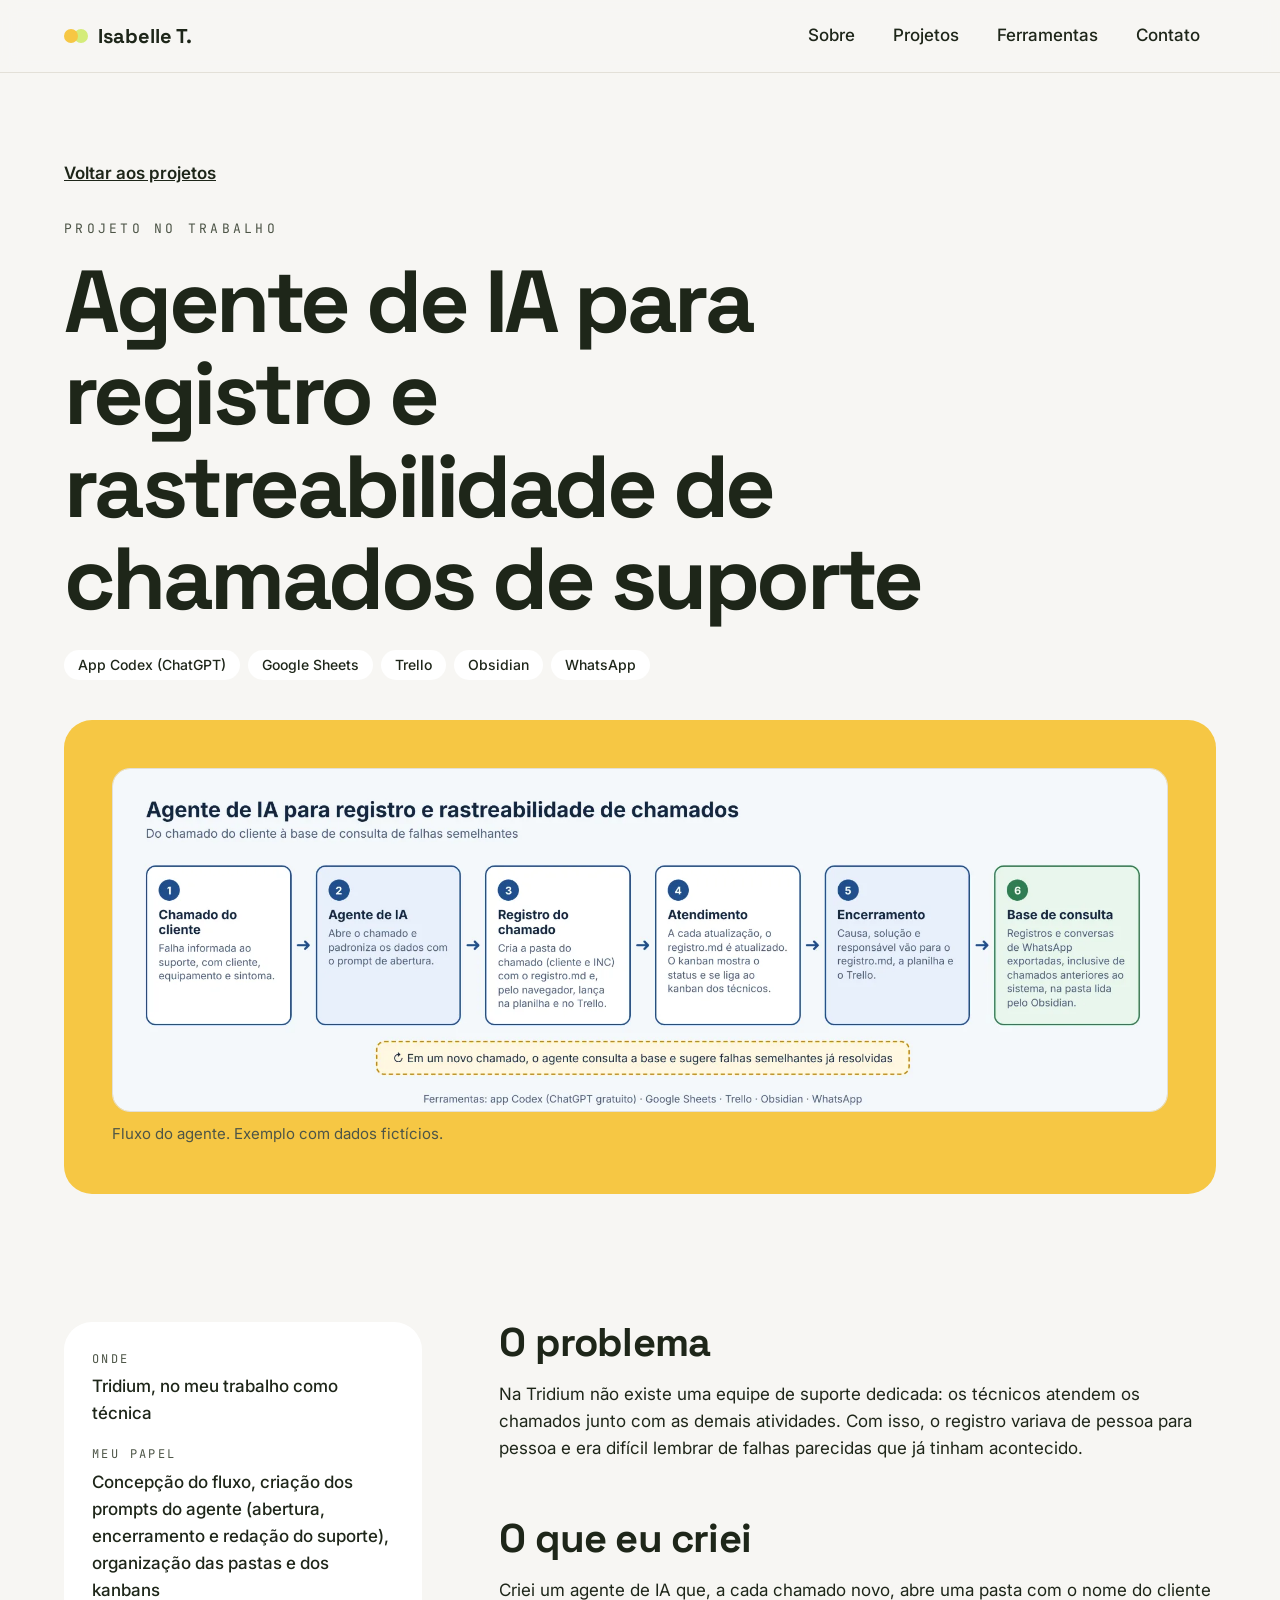
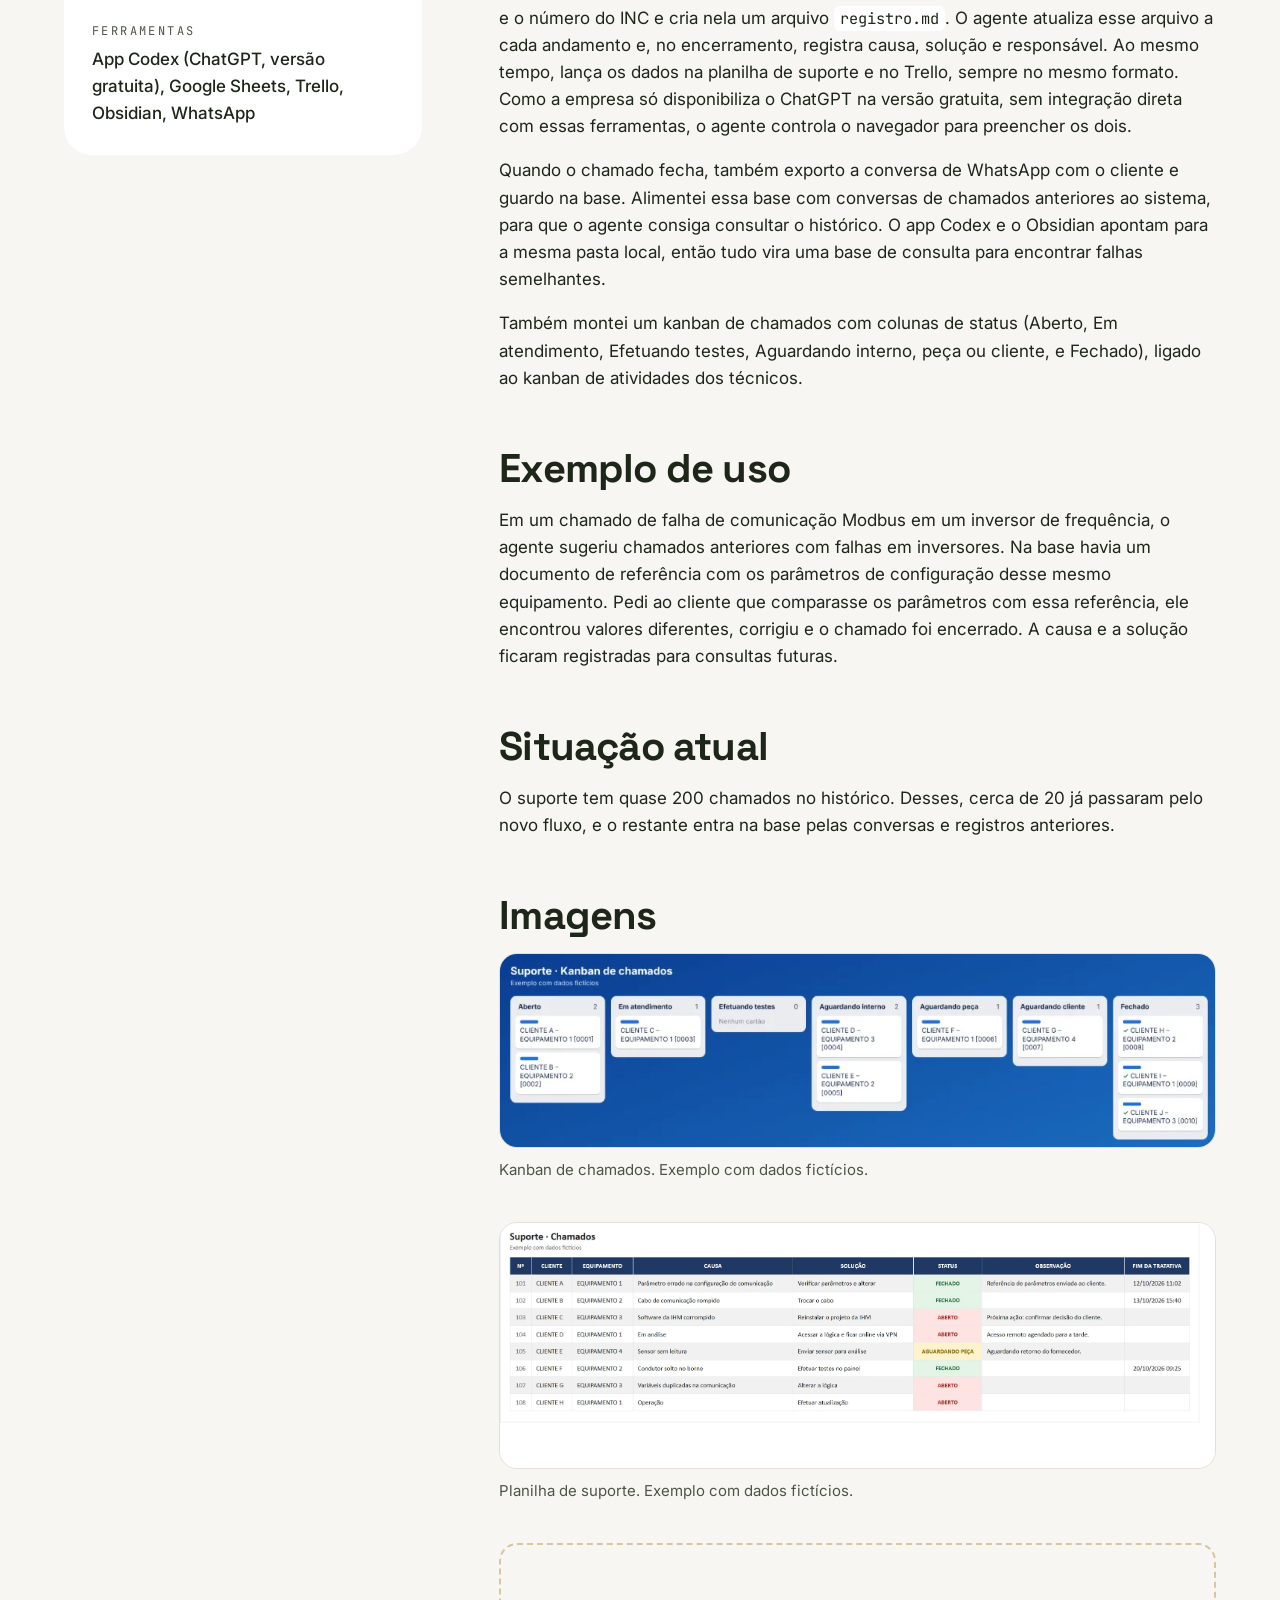
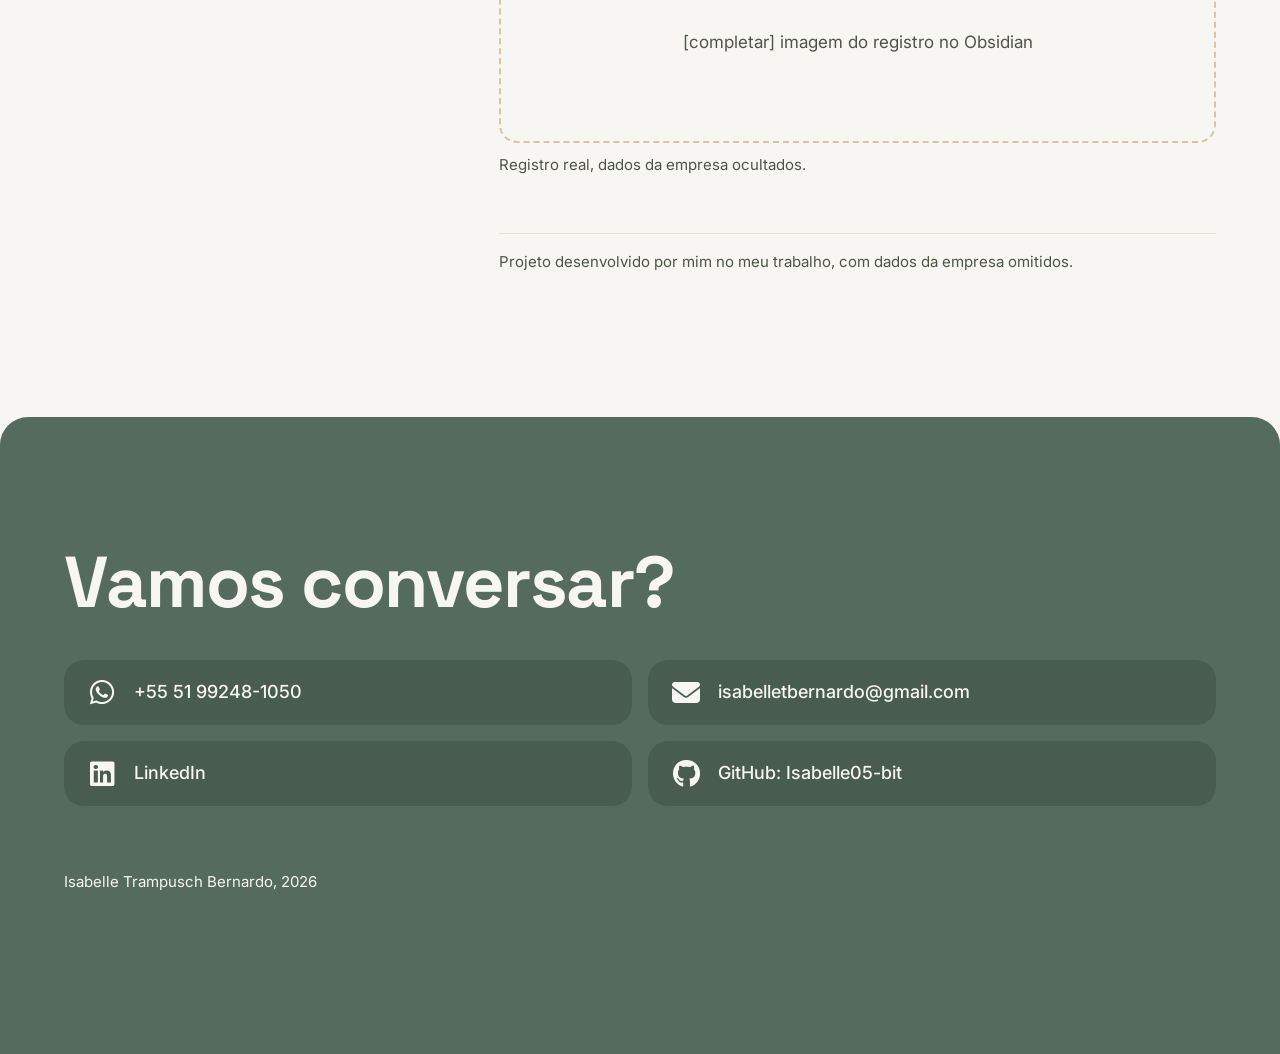
==== html/projeto-agente-ia.html @ dd7bdd39 "Adiciona a página do agente de IA para chamados de suporte" ====
<!DOCTYPE html>
<html lang="pt-BR">
<head>
  <meta charset="UTF-8">
  <meta name="viewport" content="width=device-width, initial-scale=1.0">
  <title>Agente de IA para chamados de suporte | Isabelle Trampusch</title>
  <meta name="description" content="Agente de IA que padroniza o registro dos chamados de suporte e monta uma base de consulta de falhas já resolvidas.">

  <script>document.documentElement.classList.add("js");</script>
  <link rel="preconnect" href="https://fonts.googleapis.com">
  <link rel="preconnect" href="https://fonts.gstatic.com" crossorigin>
  <link href="https://fonts.googleapis.com/css2?family=Inter:wght@400;500;600&family=JetBrains+Mono:wght@400;500&family=Space+Grotesk:wght@500;700&display=swap" rel="stylesheet">
  <!-- Ícones: carregam sem travar a página (media="print" troca para "all" ao terminar) -->
  <link rel="stylesheet" href="https://cdnjs.cloudflare.com/ajax/libs/font-awesome/6.7.2/css/all.min.css" media="print" onload="this.media='all'">
  <link rel="icon" href="assets/imagens/favicon.svg" type="image/svg+xml">
  <link rel="stylesheet" href="assets/css/style.css">
</head>

<body>
  <a class="pular" href="#conteudo">Pular para o conteúdo</a>

  <header class="menu">
    <nav class="container" aria-label="Principal">
      <a class="menu-marca" href="index.html">Isabelle T.</a>
      <button class="menu-botao" type="button" aria-expanded="false" aria-controls="menu-links">Menu</button>
      <ul class="menu-links" id="menu-links">
        <li><a href="index.html#sobre">Sobre</a></li>
        <li><a href="index.html#projetos">Projetos</a></li>
        <li><a href="index.html#ferramentas">Ferramentas</a></li>
        <li><a href="#contato">Contato</a></li>
      </ul>
    </nav>
  </header>

  <main id="conteudo">

    <!-- TOPO: título, resumo e tags -->
    <section class="projeto-topo container">
      <a class="voltar" href="index.html#projetos">Voltar aos projetos</a>
      <p class="rotulo">Projeto no trabalho</p>
      <h1>Agente de IA para registro e rastreabilidade de chamados de suporte</h1>
      <ul class="tags" aria-label="Ferramentas">
        <li>App Codex (ChatGPT)</li>
        <li>Google Sheets</li>
        <li>Trello</li>
        <li>Obsidian</li>
        <li>WhatsApp</li>
      </ul>
    </section>

    <!-- IMAGEM PRINCIPAL -->
    <div class="container">
      <figure class="projeto-capa cor-sol">
        <img src="assets/imagens/fluxoAgenteSup.webp" alt="Fluxo em seis etapas: chamado do cliente, agente de IA, registro do chamado, atendimento, encerramento e base de consulta. Em um novo chamado, o agente consulta a base e sugere falhas semelhantes já resolvidas." width="1856" height="602">
        <figcaption>Fluxo do agente. Exemplo com dados fictícios.</figcaption>
      </figure>
    </div>

    <!-- CORPO: ficha à esquerda, texto à direita -->
    <section class="secao container projeto-corpo">
      <aside class="ficha" aria-label="Ficha do projeto">
        <dl>
          <div><dt>Onde</dt><dd>Tridium, no meu trabalho como técnica</dd></div>
          <div><dt>Meu papel</dt><dd>Concepção do fluxo, criação dos prompts do agente (abertura, encerramento e redação do suporte), organização das pastas e dos kanbans</dd></div>
          <div><dt>Ferramentas</dt><dd>App Codex (ChatGPT, versão gratuita), Google Sheets, Trello, Obsidian, WhatsApp</dd></div>
        </dl>
      </aside>

      <div class="texto">
        <h2>O problema</h2>
        <p>Na Tridium não existe uma equipe de suporte dedicada: os técnicos atendem os chamados junto com as demais atividades. Com isso, o registro variava de pessoa para pessoa e era difícil lembrar de falhas parecidas que já tinham acontecido.</p>

        <h2>O que eu criei</h2>
        <p>Criei um agente de IA que, a cada chamado novo, abre uma pasta com o nome do cliente e o número do INC e cria nela um arquivo <code>registro.md</code>. O agente atualiza esse arquivo a cada andamento e, no encerramento, registra causa, solução e responsável. Ao mesmo tempo, lança os dados na planilha de suporte e no Trello, sempre no mesmo formato. Como a empresa só disponibiliza o ChatGPT na versão gratuita, sem integração direta com essas ferramentas, o agente controla o navegador para preencher os dois.</p>
        <p>Quando o chamado fecha, também exporto a conversa de WhatsApp com o cliente e guardo na base. Alimentei essa base com conversas de chamados anteriores ao sistema, para que o agente consiga consultar o histórico. O app Codex e o Obsidian apontam para a mesma pasta local, então tudo vira uma base de consulta para encontrar falhas semelhantes.</p>
        <p>Também montei um kanban de chamados com colunas de status (Aberto, Em atendimento, Efetuando testes, Aguardando interno, peça ou cliente, e Fechado), ligado ao kanban de atividades dos técnicos.</p>

        <h2>Exemplo de uso</h2>
        <p>Em um chamado de falha de comunicação Modbus em um inversor de frequência, o agente sugeriu chamados anteriores com falhas em inversores. Na base havia um documento de referência com os parâmetros de configuração desse mesmo equipamento. Pedi ao cliente que comparasse os parâmetros com essa referência, ele encontrou valores diferentes, corrigiu e o chamado foi encerrado. A causa e a solução ficaram registradas para consultas futuras.</p>

        <h2>Situação atual</h2>
        <p>O suporte tem quase 200 chamados no histórico. Desses, cerca de 20 já passaram pelo novo fluxo, e o restante entra na base pelas conversas e registros anteriores.</p>

        <h2>Imagens</h2>
        <div class="galeria">
          <figure>
            <img src="assets/imagens/kanban_sup.webp" alt="Kanban de chamados com as colunas Aberto, Em atendimento, Efetuando testes, Aguardando interno, Aguardando peça, Aguardando cliente e Fechado" width="916" height="247" loading="lazy">
            <figcaption>Kanban de chamados. Exemplo com dados fictícios.</figcaption>
          </figure>
          <figure>
            <img src="assets/imagens/planilhaSuporte_fict.webp" alt="Planilha de suporte com número, cliente, equipamento, causa, solução, status, observação e fim da tratativa" width="1917" height="656" loading="lazy">
            <figcaption>Planilha de suporte. Exemplo com dados fictícios.</figcaption>
          </figure>
          <figure>
            <!-- [completar] Coloque aqui a imagem do registro no Obsidian:
                 <img src="assets/imagens/NOME-DO-ARQUIVO.png" alt="Registro de um chamado no Obsidian" width="LARGURA" height="ALTURA" loading="lazy">
                 e apague a div "imagem-pendente" abaixo. -->
            <div class="imagem-pendente">[completar] imagem do registro no Obsidian</div>
            <figcaption>Registro real, dados da empresa ocultados.</figcaption>
          </figure>
        </div>

        <p class="observacao">Projeto desenvolvido por mim no meu trabalho, com dados da empresa omitidos.</p>
      </div>
    </section>

  </main>

  <footer class="contato secao" id="contato">
    <div class="container">
      <h2>Vamos conversar?</h2>
      <ul class="contato-lista">
        <li><a href="https://wa.me/5551992481050" target="_blank" rel="noopener"><i class="fa-brands fa-whatsapp" aria-hidden="true"></i>+55 51 99248-1050</a></li>
        <li><a href="mailto:isabelletbernardo@gmail.com?subject=Contato%20pelo%20portf%C3%B3lio"><i class="fa-solid fa-envelope" aria-hidden="true"></i>isabelletbernardo@gmail.com</a></li>
        <li><a href="https://www.linkedin.com/in/isabelle-trampusch-bernardo/" target="_blank" rel="noopener"><i class="fa-brands fa-linkedin" aria-hidden="true"></i>LinkedIn</a></li>
        <li><a href="https://github.com/Isabelle05-bit" target="_blank" rel="noopener"><i class="fa-brands fa-github" aria-hidden="true"></i>GitHub: Isabelle05-bit</a></li>
      </ul>
      <p class="rodape-final">Isabelle Trampusch Bernardo, 2026</p>
    </div>
  </footer>

  <script src="assets/js/main.js"></script>
</body>
</html>
---- html/assets/css/style.css ----
/* =========================================================================
   Portfólio Isabelle Trampusch
   Estilo único do site. Organizado de cima para baixo:
   1. Cores e medidas (variáveis)   6. Projetos (cartões)
   2. Base                          7. Ferramentas (stack)
   3. Menu fixo                     8. Contato (rodapé)
   4. Botões e tags                 9. Páginas de projeto
   5. Início e Sobre               10. Animações e celular
   ========================================================================= */

/* 1. Cores e medidas ----------------------------------------------------
   Para mudar uma cor no site inteiro, troque só aqui. */
:root {
  --creme: #F7F6F3;   /* fundo (do site original) */
  --tinta: #1E2619;   /* texto principal, um verde quase preto */
  --musgo: #3F5036;   /* botão principal (do site original) */
  --salvia: #556B5D;  /* rodapé (do site original) */
  --bege: #D9C5A1;    /* detalhe (do site original) */
  --lima: #D4EC7A;    /* cores vibrantes dos blocos */
  --sol: #F6C744;
  --lilas: #CFC0F5;
  --cinza: #4D5547;   /* texto secundário */

  --raio: 28px;       /* cantos arredondados dos blocos grandes */
  --margem: clamp(16px, 5vw, 64px); /* espaço nas laterais */
  --largura: 1200px;  /* largura máxima do conteúdo */
}

/* 2. Base -------------------------------------------------------------- */
*, *::before, *::after { box-sizing: border-box; }

html { scroll-behavior: smooth; scroll-padding-top: 88px; } /* não esconde títulos atrás do menu */

body {
  margin: 0;
  background: var(--creme);
  color: var(--tinta);
  font-family: "Inter", system-ui, sans-serif;
  font-size: 1.0625rem;
  line-height: 1.6;
}

h1, h2, h3 {
  font-family: "Space Grotesk", sans-serif;
  font-weight: 700;
  line-height: 1.05;
  letter-spacing: -0.02em;
  margin: 0;
}

img, video { max-width: 100%; height: auto; display: block; }

a { color: inherit; }

.sem-quebra { white-space: nowrap; } /* impede a quebra de linha no meio da palavra */

code, pre { font-family: "JetBrains Mono", monospace; font-size: 0.9em; }

/* Contorno visível para quem navega com teclado (Tab) */
:focus-visible { outline: 3px solid var(--musgo); outline-offset: 3px; border-radius: 6px; }

/* Link escondido "Pular para o conteúdo": aparece só ao apertar Tab */
.pular {
  position: absolute; left: 16px; top: -60px; z-index: 100;
  background: var(--tinta); color: var(--creme); padding: 10px 16px; border-radius: 10px;
}
.pular:focus { top: 12px; }

/* Caixa que centraliza o conteúdo e dá margem nas laterais */
.container { width: min(100% - 2 * var(--margem), var(--largura)); margin-inline: auto; }

.secao { padding-block: clamp(64px, 10vw, 128px); }

.secao-titulo { font-size: clamp(2.5rem, 7vw, 4.5rem); margin-bottom: 40px; }

/* Rótulo pequeno em fonte mono (marca do site original) */
.rotulo {
  font-family: "JetBrains Mono", monospace;
  font-size: 0.8125rem;
  letter-spacing: 0.25em;
  text-transform: uppercase;
  color: var(--cinza);
  margin: 0 0 16px;
}

/* 3. Menu fixo ----------------------------------------------------------- */
.menu {
  position: fixed; inset: 0 0 auto 0; z-index: 50;
  background: rgb(247 246 243 / 0.92);
  backdrop-filter: blur(8px);
  border-bottom: 1px solid #e3e0d8;
}
.menu .container { display: flex; align-items: center; justify-content: space-between; height: 72px; }

.menu-marca {
  font-family: "Space Grotesk", sans-serif; font-weight: 700; font-size: 1.25rem;
  text-decoration: none; display: flex; align-items: center; gap: 10px;
}
.menu-marca::before { /* bolinha colorida antes do nome */
  content: ""; width: 14px; height: 14px; border-radius: 50%; background: var(--sol);
  box-shadow: 10px 0 0 var(--lima);
  margin-right: 10px;
}

.menu-links { display: flex; gap: 6px; list-style: none; margin: 0; padding: 0; }
.menu-links a {
  display: block; padding: 8px 16px; border-radius: 999px;
  text-decoration: none; font-weight: 500;
  transition: background-color .2s;
}
.menu-links a:hover { background: var(--lima); }

/* Botão "Menu" só aparece no celular (ver seção 10) */
.menu-botao {
  display: none;
  font: inherit; font-weight: 600; color: var(--creme); background: var(--tinta);
  border: 0; border-radius: 999px; padding: 8px 18px; cursor: pointer;
}

/* 4. Botões e tags ------------------------------------------------------- */
.acoes { display: flex; flex-wrap: wrap; gap: 12px; }

.botao {
  display: inline-flex; align-items: center; gap: 10px;
  padding: 14px 26px; border-radius: 999px;
  font-weight: 600; text-decoration: none;
  border: 2px solid var(--tinta);
  transition: transform .2s, background-color .2s, color .2s;
}
.botao:hover { transform: translateY(-2px); }
.botao-principal { background: var(--musgo); border-color: var(--musgo); color: #fff; }
.botao-principal:hover { background: var(--tinta); border-color: var(--tinta); }
.botao-secundario { background: transparent; color: var(--tinta); }
.botao-secundario:hover { background: var(--tinta); color: var(--creme); }

.tags { display: flex; flex-wrap: wrap; gap: 8px; list-style: none; margin: 0; padding: 0; }
.tags li {
  background: #fff; color: var(--tinta);
  padding: 4px 14px; border-radius: 999px;
  font-size: 0.875rem; font-weight: 500;
}

/* 5. Início e Sobre ------------------------------------------------------ */
.inicio { padding-top: calc(72px + clamp(40px, 8vw, 96px)); padding-bottom: clamp(56px, 8vw, 96px); }

.inicio-grade { display: grid; grid-template-columns: 1.4fr 1fr; gap: 48px; align-items: center; }

.inicio-ola { font-family: "Space Grotesk", sans-serif; font-size: clamp(1.25rem, 2.5vw, 1.75rem); font-weight: 500; margin: 0 0 8px; }

/* O nome gigante: a marca registrada do site */
.inicio h1 {
  font-size: clamp(3.5rem, 11vw, 9rem);
  line-height: 0.9;
  letter-spacing: -0.05em;
  margin-bottom: 28px;
}

.inicio-resumo { font-size: clamp(1.125rem, 2vw, 1.375rem); max-width: 32ch; margin: 0 0 36px; color: var(--cinza); }

/* Composição de formas coloridas ao lado do nome.
   Cada forma mostra uma das áreas que eu uno: automação e software. */
.formas {
  display: grid; grid-template-columns: repeat(3, 1fr); gap: 12px;
  aspect-ratio: 1; max-width: 420px; width: 100%; justify-self: end;
}
.forma {
  display: grid; place-items: center; text-align: center;
  font-family: "Space Grotesk", sans-serif; font-weight: 700; font-size: clamp(0.875rem, 1.6vw, 1.125rem);
  padding: 8px;
}
.forma-1 { background: var(--lima); border-radius: 999px 999px 999px 0; grid-column: span 2; }
.forma-2 { background: var(--musgo); color: #fff; border-radius: 50%; }
.forma-3 { background: var(--lilas); border-radius: 0 50% 50% 50%; }
.forma-4 { background: var(--sol); border-radius: var(--raio); grid-column: span 2; grid-row: span 2; font-size: clamp(1.25rem, 3vw, 2rem); }
.forma-5 { background: var(--bege); border-radius: 50% 50% 0 50%; }

.sobre-grade { display: grid; grid-template-columns: 1fr 1.3fr; gap: 48px; align-items: start; }
.sobre-destaque { font-family: "Space Grotesk", sans-serif; font-size: clamp(1.5rem, 3vw, 2.25rem); line-height: 1.2; font-weight: 500; margin: 0 0 24px; }
.sobre-texto p { max-width: 62ch; }

/* 6. Projetos (cartões) ---------------------------------------------------- */
.projetos-lista { display: grid; grid-template-columns: repeat(2, 1fr); gap: 24px; list-style: none; margin: 0; padding: 0; }

.cartao {
  position: relative; /* deixa o cartão inteiro clicável (ver .cartao-link::after) */
  display: flex; flex-direction: column; gap: 20px;
  padding: clamp(20px, 3vw, 32px);
  border-radius: var(--raio);
  transition: transform .25s ease;
}
.cartao:hover { transform: translateY(-6px) rotate(-0.4deg); }
.cartao:focus-within { outline: 3px solid var(--tinta); outline-offset: 4px; }

/* Cartão grande que ocupa as duas colunas (use em projetos de destaque) */
.cartao-largo { grid-column: 1 / -1; }
.cartao-largo .cartao-imagem { aspect-ratio: 21 / 9; }

/* Cores dos cartões: use uma destas classes em cada cartão */
.cor-sol   { background: var(--sol); }
.cor-lilas { background: var(--lilas); }
.cor-lima  { background: var(--lima); }
.cor-bege  { background: var(--bege); }
.cor-musgo { background: var(--musgo); color: #fff; }
.cor-musgo .cartao-tipo, .cor-musgo figcaption { color: #E8EBDF; }

.cartao-imagem {
  aspect-ratio: 16 / 10; overflow: hidden;
  border-radius: calc(var(--raio) - 10px);
  background: var(--creme);
}
.cartao-imagem img { width: 100%; height: 100%; object-fit: cover; object-position: top left; transition: transform .4s ease; }
.cartao:hover .cartao-imagem img { transform: scale(1.03); }
.cartao-imagem.inteira img { object-fit: contain; object-position: center; padding: 12px; background: #fff; } /* mostra a imagem toda (diagramas) */
.cartao-imagem.centro img { object-position: center; } /* corta pelo meio (fotos) */

.cartao-tipo { font-size: 0.875rem; font-weight: 500; margin: 0; color: var(--cinza); }
.cartao h3 { font-size: clamp(1.5rem, 3vw, 2.125rem); }
.cartao-link { text-decoration: none; }
.cartao-link::after { content: ""; position: absolute; inset: 0; border-radius: var(--raio); } /* área de clique */
.cartao-link:focus-visible { outline: none; }

/* 7. Ferramentas (stack) ---------------------------------------------------- */
.stack-grade { display: grid; grid-template-columns: repeat(4, 1fr); gap: 16px; }
.stack-grupo { background: #fff; border-radius: var(--raio); padding: 28px; border-top: 6px solid var(--bege); }
.stack-grupo:nth-child(2) { border-top-color: var(--lima); }
.stack-grupo:nth-child(3) { border-top-color: var(--lilas); }
.stack-grupo:nth-child(4) { border-top-color: var(--sol); }
.stack-grupo h3 { font-size: 1.375rem; margin-bottom: 16px; }
.stack-grupo ul { list-style: none; margin: 0; padding: 0; display: grid; gap: 10px; }
.stack-grupo li { display: flex; align-items: center; gap: 12px; font-weight: 500; }
.stack-grupo i { width: 24px; text-align: center; font-size: 1.25rem; color: var(--musgo); }

/* 8. Contato (rodapé) ----------------------------------------------------- */
.contato { background: var(--salvia); color: var(--creme); border-radius: var(--raio) var(--raio) 0 0; }
.contato h2 { font-size: clamp(2.5rem, 7vw, 4.5rem); margin-bottom: 40px; }
.contato-lista { list-style: none; margin: 0; padding: 0; display: grid; grid-template-columns: repeat(2, 1fr); gap: 16px; }
.contato-lista a {
  display: flex; align-items: center; gap: 16px;
  padding: 18px 22px; border-radius: 20px;
  background: rgb(0 0 0 / 0.14); /* fundo um pouco mais escuro: garante contraste do texto */
  color: var(--creme); text-decoration: none; font-size: 1.125rem; font-weight: 500;
  overflow-wrap: anywhere;
  transition: background-color .2s, color .2s;
}
.contato-lista a:hover { background: var(--creme); color: var(--tinta); }
.contato-lista i { font-size: 1.75rem; width: 32px; text-align: center; }
.contato :focus-visible { outline-color: var(--sol); }
.rodape-final { margin: 64px 0 0; padding-bottom: 32px; font-size: 0.9375rem; }

/* 9. Páginas de projeto ---------------------------------------------------- */
.projeto-topo { padding-top: calc(72px + clamp(40px, 7vw, 88px)); padding-bottom: 40px; }
.projeto-topo h1 { font-size: clamp(2.5rem, 7vw, 5.5rem); letter-spacing: -0.04em; max-width: 16ch; margin-bottom: 24px; }
.projeto-resumo { font-size: clamp(1.125rem, 2vw, 1.375rem); max-width: 50ch; color: var(--cinza); margin: 0 0 28px; }
.voltar { display: inline-block; margin-bottom: 32px; font-weight: 600; }

/* Bloco colorido com a imagem principal */
.projeto-capa { border-radius: var(--raio); padding: clamp(16px, 4vw, 48px); }
.projeto-capa img, .projeto-capa video { border-radius: calc(var(--raio) - 10px); width: 100%; background: #fff; }

.projeto-corpo { display: grid; grid-template-columns: minmax(0, 1fr) minmax(0, 2fr); gap: clamp(32px, 6vw, 80px); align-items: start; }

/* Ficha técnica (lateral) */
.ficha { background: #fff; border-radius: var(--raio); padding: 28px; position: sticky; top: 96px; }
.ficha dl { margin: 0; display: grid; gap: 18px; }
.ficha dt { font-family: "JetBrains Mono", monospace; font-size: 0.75rem; letter-spacing: 0.2em; text-transform: uppercase; color: var(--cinza); }
.ficha dd { margin: 4px 0 0; font-weight: 500; }

.texto { max-width: 68ch; }
.texto h2 { font-size: clamp(1.75rem, 3.5vw, 2.5rem); margin: 56px 0 16px; }
.texto h2:first-child { margin-top: 0; }
.texto ul { padding-left: 1.2em; }
.texto li + li { margin-top: 6px; }
.texto pre { background: var(--tinta); color: #E8EBDF; padding: 20px; border-radius: 16px; overflow-x: auto; line-height: 1.5; }
.texto :not(pre) > code { background: #fff; padding: 2px 6px; border-radius: 6px; }

.tabela-rolagem { overflow-x: auto; }
.texto table { border-collapse: collapse; width: 100%; background: #fff; border-radius: 16px; overflow: hidden; font-size: 0.9375rem; }
.texto th, .texto td { text-align: left; padding: 10px 14px; border-bottom: 1px solid #e3e0d8; }
.texto th { background: var(--lilas); }

/* Figuras com legenda */
.galeria { display: grid; gap: 40px; }
figure { margin: 0; }
figure img { border-radius: 18px; border: 1px solid #e3e0d8; background: #fff; }
figcaption { margin-top: 10px; font-size: 0.9375rem; color: var(--cinza); }

.imagem-pendente {
  display: grid; place-items: center; min-height: 200px; padding: 24px; text-align: center;
  border: 2px dashed var(--bege); border-radius: 18px; color: var(--cinza);
}

.observacao { margin-top: 56px; font-size: 0.9375rem; color: var(--cinza); border-top: 1px solid #e3e0d8; padding-top: 16px; }

/* 10. Animações e celular --------------------------------------------------- */

/* Formas do início "surgem" uma vez ao carregar */
@keyframes surgir { from { opacity: 0; transform: scale(.6) rotate(-8deg); } }
.forma { animation: surgir .6s cubic-bezier(.3, 1.4, .5, 1) backwards; }
.forma-2 { animation-delay: .08s; }
.forma-3 { animation-delay: .16s; }
.forma-4 { animation-delay: .24s; }
.forma-5 { animation-delay: .32s; }

/* Cartões aparecem ao rolar. A classe .js só existe se o JavaScript rodar,
   então sem JavaScript tudo continua visível. */
.js .revelar { opacity: 0; transform: translateY(32px); transition: opacity .6s ease, transform .6s ease; }
.js .revelar.visivel { opacity: 1; transform: none; }

/* Quem pede "menos movimento" no sistema não vê animação nenhuma */
@media (prefers-reduced-motion: reduce) {
  *, *::before, *::after { animation: none !important; transition: none !important; scroll-behavior: auto !important; }
  .js .revelar { opacity: 1; transform: none; }
  .cartao:hover, .botao:hover { transform: none; }
}

/* Tablet */
@media (max-width: 1024px) {
  .stack-grade { grid-template-columns: repeat(2, 1fr); }
}

@media (max-width: 860px) {
  .inicio-grade, .sobre-grade, .projeto-corpo { grid-template-columns: minmax(0, 1fr); } /* minmax(0,...) deixa a coluna encolher no celular */
  .formas { justify-self: start; max-width: 340px; }
  .ficha { position: static; }
}

/* Celular */
@media (max-width: 680px) {
  .menu-botao { display: block; }
  .menu-links {
    display: none; /* escondido até apertar "Menu" */
    position: absolute; top: 72px; left: 0; right: 0;
    flex-direction: column; padding: 12px var(--margem) 20px;
    background: var(--creme); border-bottom: 1px solid #e3e0d8;
  }
  .menu-links.aberto { display: flex; }
  .menu-links a { padding: 12px 16px; }

  .projetos-lista, .contato-lista, .stack-grade { grid-template-columns: 1fr; }
  .cartao-largo .cartao-imagem { aspect-ratio: 16 / 10; }
  .formas { max-width: 260px; }
  .sobre-grade { gap: 0; }
  .contato-lista a { font-size: 1rem; padding: 16px; gap: 12px; }
  .botao { flex: 1 1 auto; justify-content: center; }
  .rotulo { letter-spacing: 0.15em; }
}
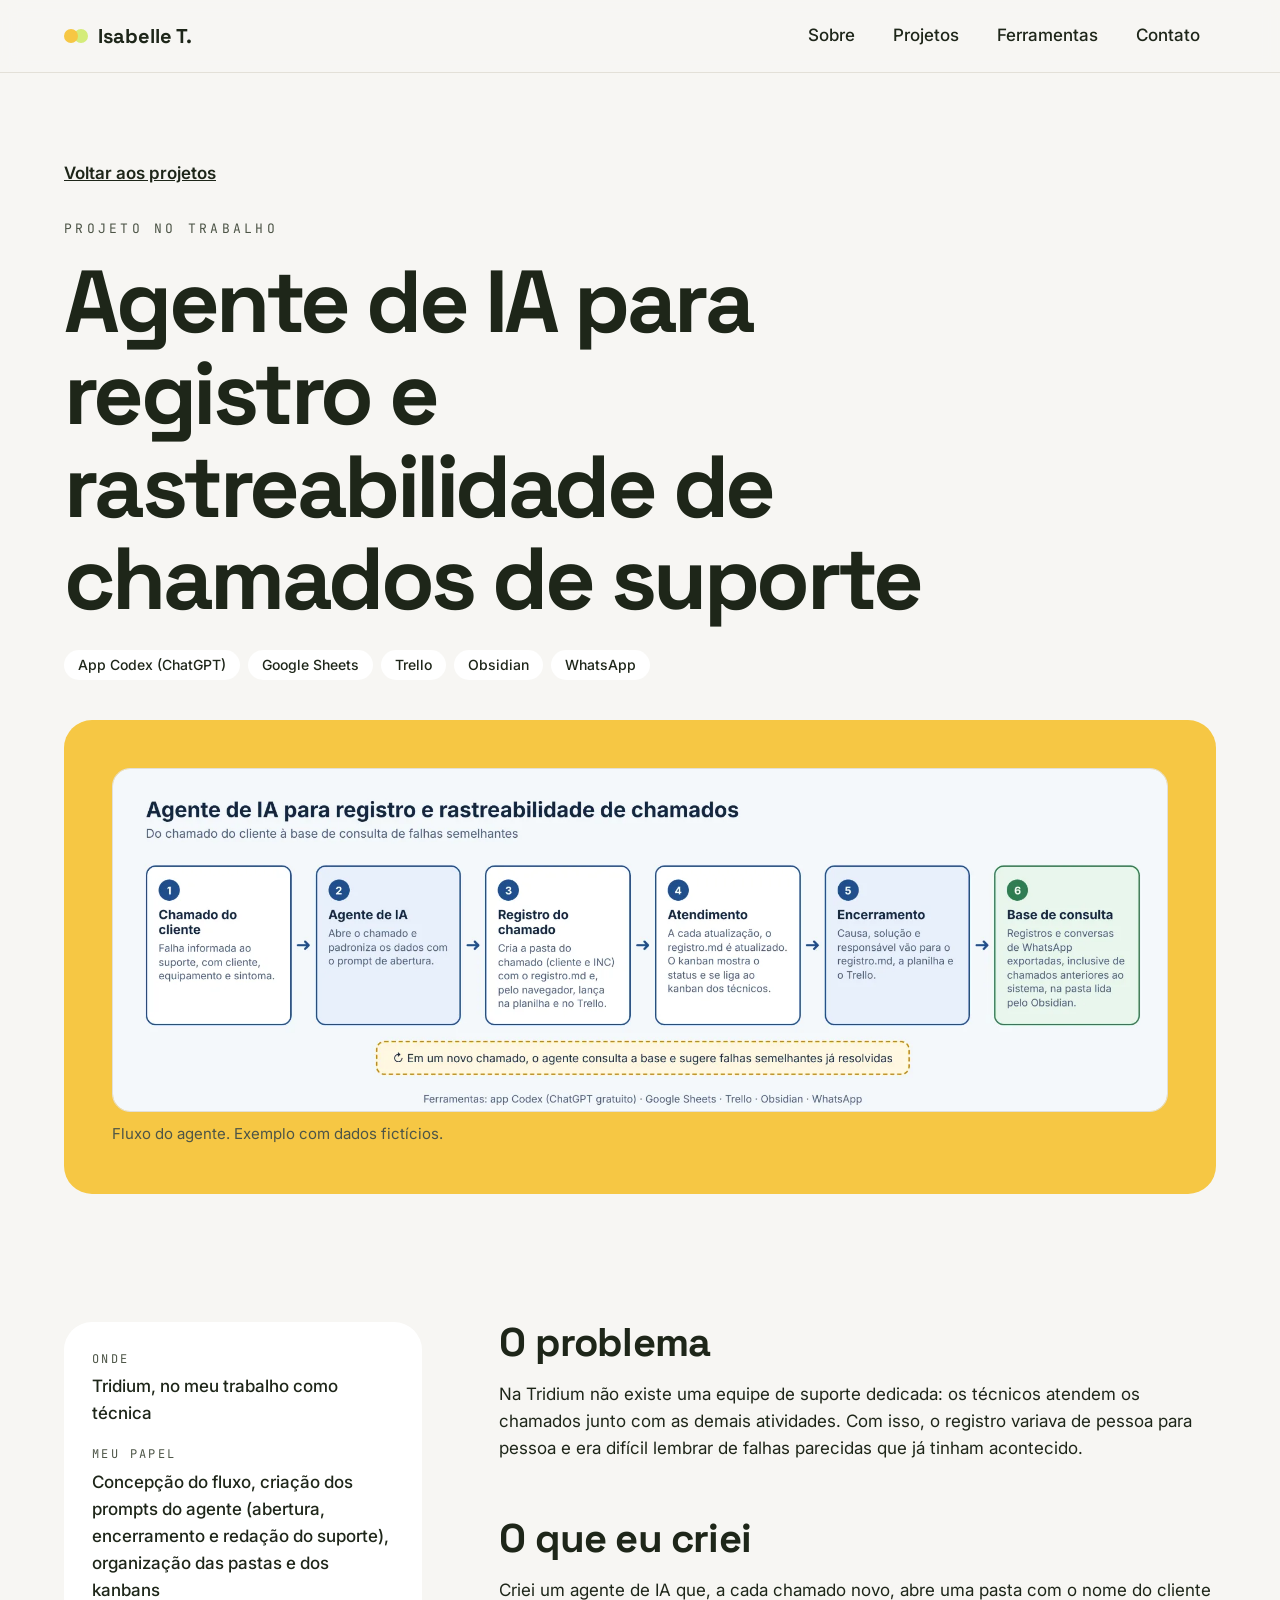
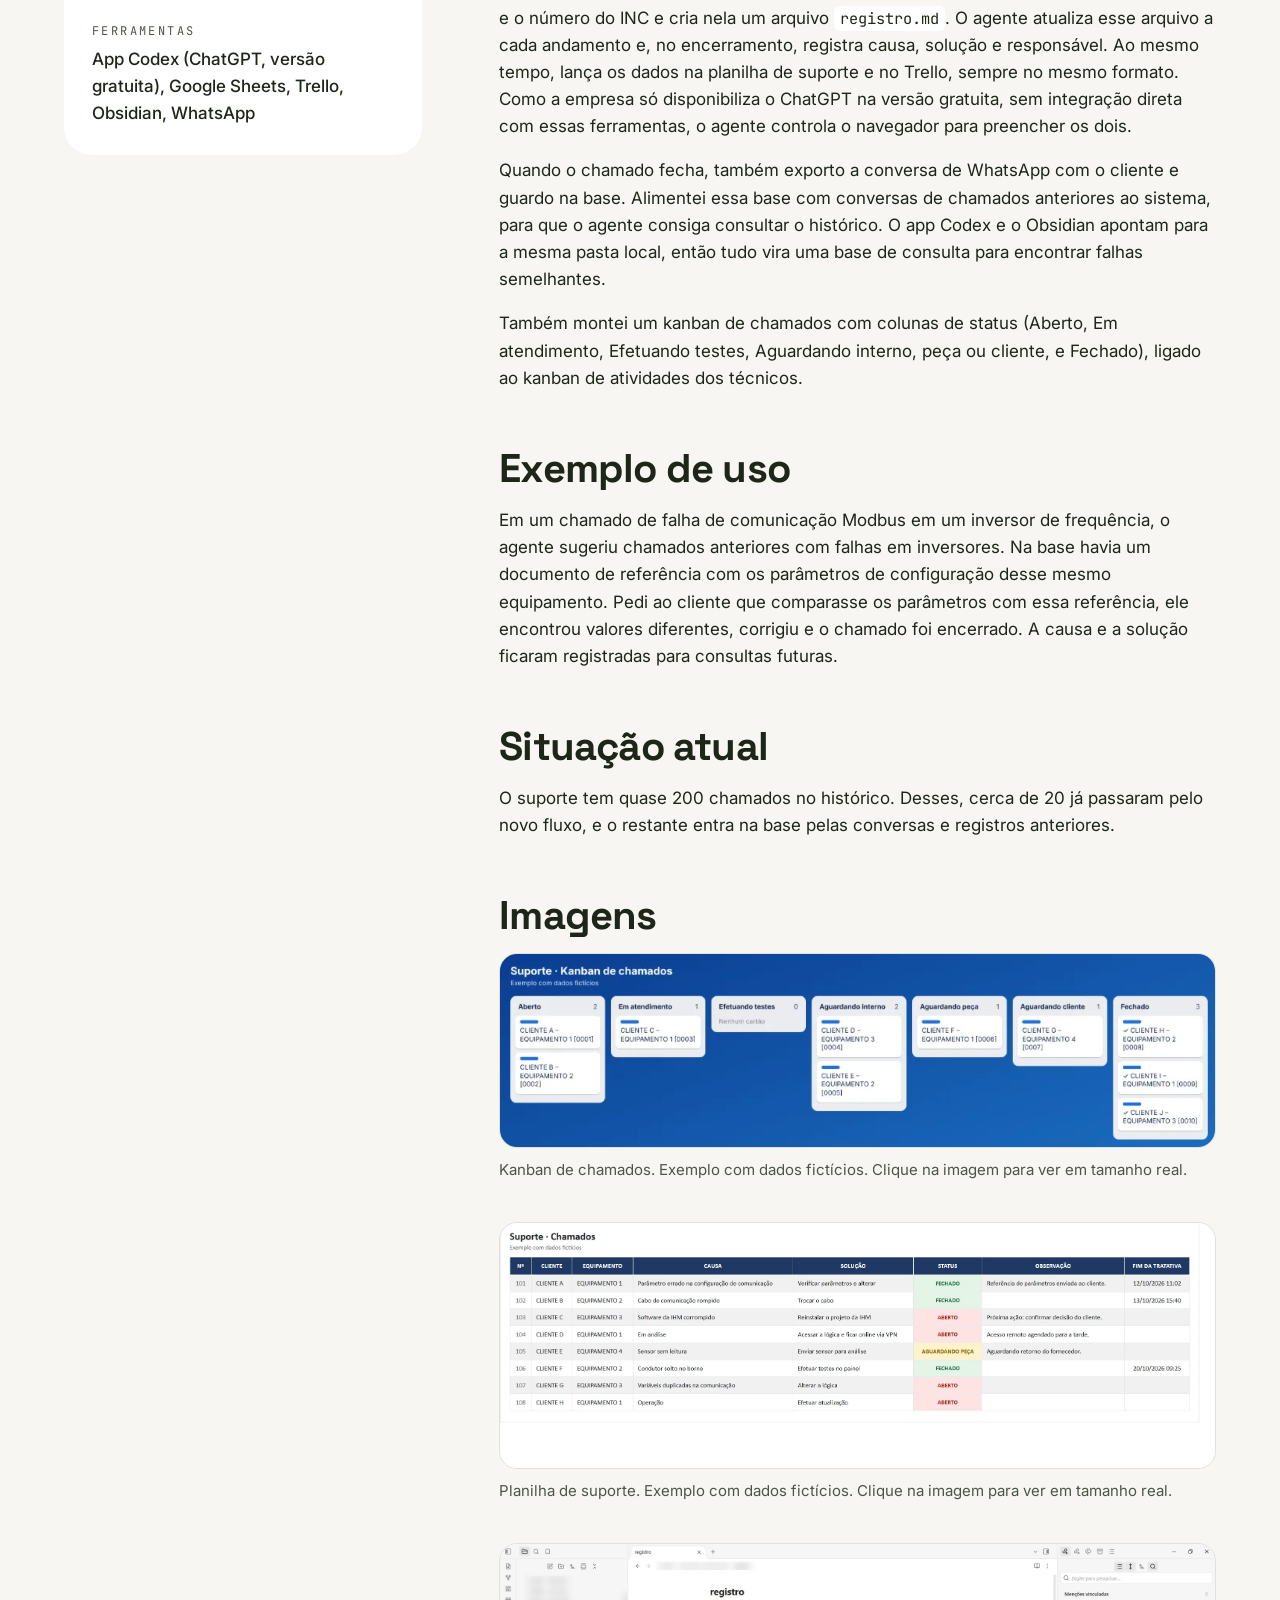
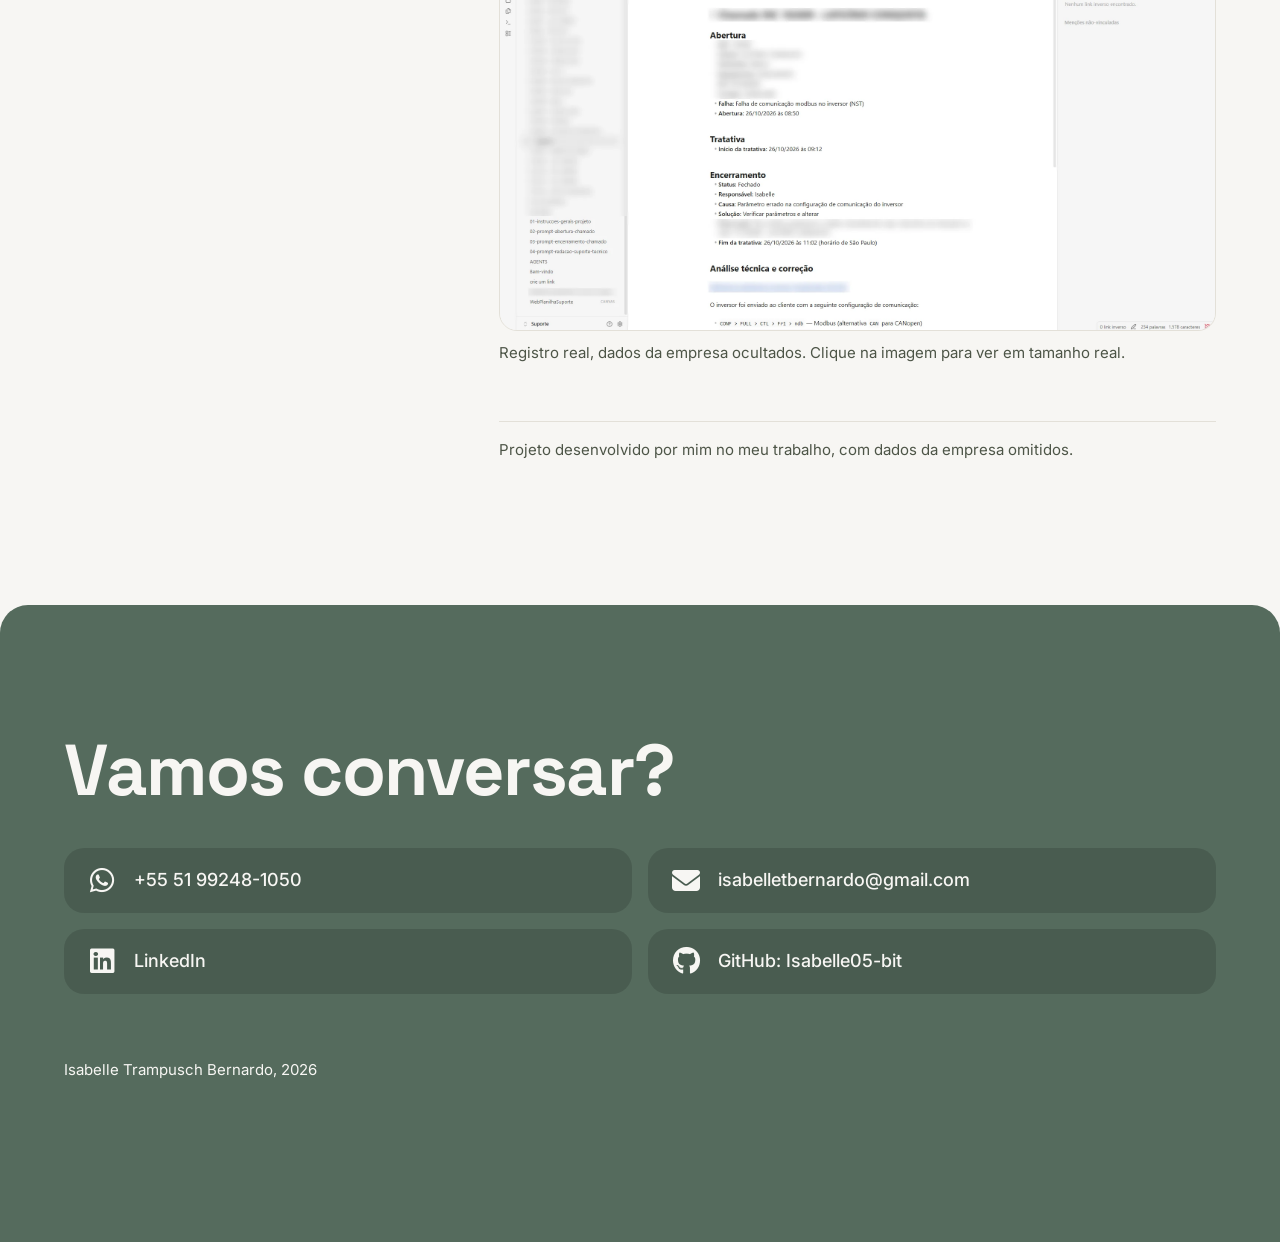
==== commit b1f430f4: "Adiciona imagem do registro no Obsidian ao projeto do agente de IA Imagens da galeria agora abrem em" ====
--- a/html/projeto-agente-ia.html
+++ b/html/projeto-agente-ia.html
@@ -84,19 +84,22 @@
         <h2>Imagens</h2>
         <div class="galeria">
           <figure>
-            <img src="assets/imagens/kanban_sup.webp" alt="Kanban de chamados com as colunas Aberto, Em atendimento, Efetuando testes, Aguardando interno, Aguardando peça, Aguardando cliente e Fechado" width="916" height="247" loading="lazy">
-            <figcaption>Kanban de chamados. Exemplo com dados fictícios.</figcaption>
+            <a href="assets/imagens/kanban_sup.webp" target="_blank" rel="noopener">
+              <img src="assets/imagens/kanban_sup.webp" alt="Kanban de chamados com as colunas Aberto, Em atendimento, Efetuando testes, Aguardando interno, Aguardando peça, Aguardando cliente e Fechado" width="916" height="247" loading="lazy">
+            </a>
+            <figcaption>Kanban de chamados. Exemplo com dados fictícios. Clique na imagem para ver em tamanho real.</figcaption>
           </figure>
           <figure>
-            <img src="assets/imagens/planilhaSuporte_fict.webp" alt="Planilha de suporte com número, cliente, equipamento, causa, solução, status, observação e fim da tratativa" width="1917" height="656" loading="lazy">
-            <figcaption>Planilha de suporte. Exemplo com dados fictícios.</figcaption>
+            <a href="assets/imagens/planilhaSuporte_fict.webp" target="_blank" rel="noopener">
+              <img src="assets/imagens/planilhaSuporte_fict.webp" alt="Planilha de suporte com número, cliente, equipamento, causa, solução, status, observação e fim da tratativa" width="1917" height="656" loading="lazy">
+            </a>
+            <figcaption>Planilha de suporte. Exemplo com dados fictícios. Clique na imagem para ver em tamanho real.</figcaption>
           </figure>
           <figure>
-            <!-- [completar] Coloque aqui a imagem do registro no Obsidian:
-                 <img src="assets/imagens/NOME-DO-ARQUIVO.png" alt="Registro de um chamado no Obsidian" width="LARGURA" height="ALTURA" loading="lazy">
-                 e apague a div "imagem-pendente" abaixo. -->
-            <div class="imagem-pendente">[completar] imagem do registro no Obsidian</div>
-            <figcaption>Registro real, dados da empresa ocultados.</figcaption>
+            <a href="assets/imagens/imagemObsidian.webp" target="_blank" rel="noopener">
+              <img src="assets/imagens/imagemObsidian.webp" alt="Arquivo registro.md aberto no Obsidian com as seções Abertura, Tratativa, Encerramento e Análise técnica; o encerramento mostra status fechado, causa parâmetro errado na configuração de comunicação do inversor e solução verificar e alterar parâmetros" width="1920" height="1036" loading="lazy">
+            </a>
+            <figcaption>Registro real, dados da empresa ocultados. Clique na imagem para ver em tamanho real.</figcaption>
           </figure>
         </div>
 
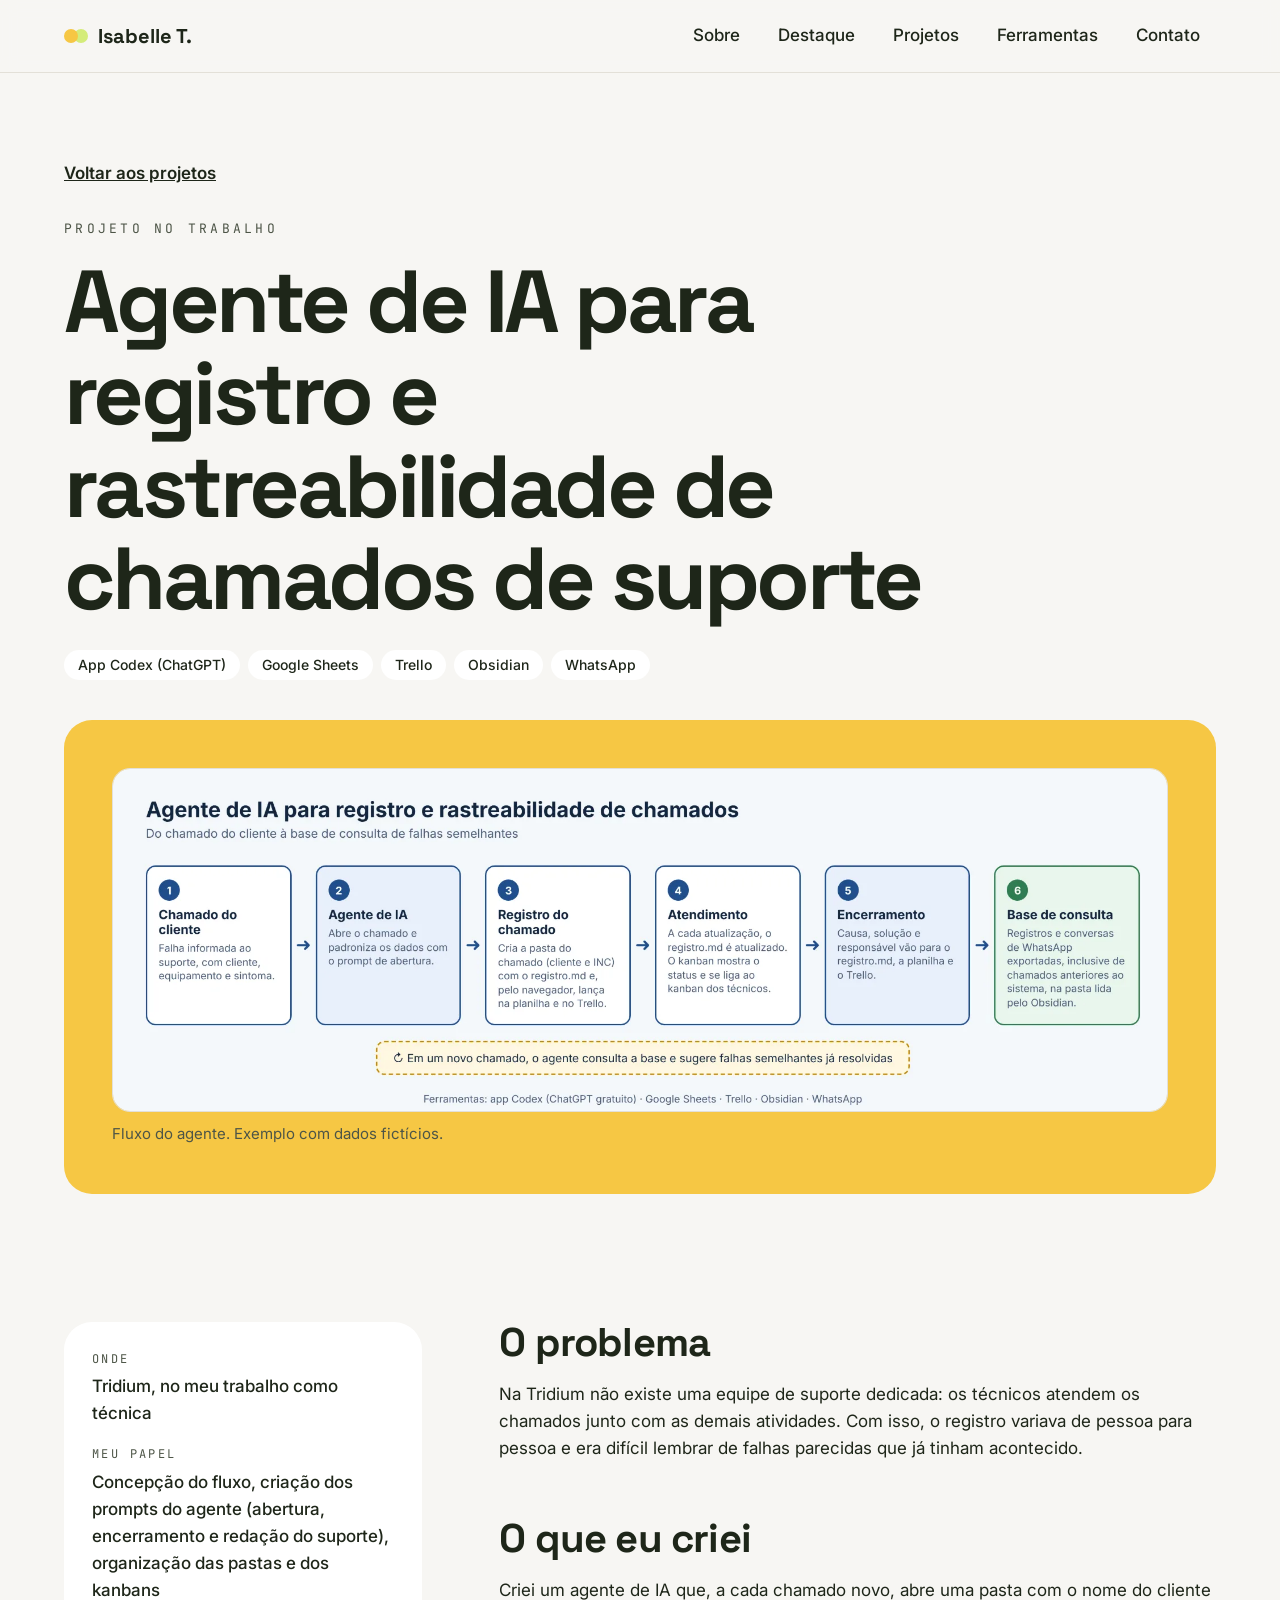
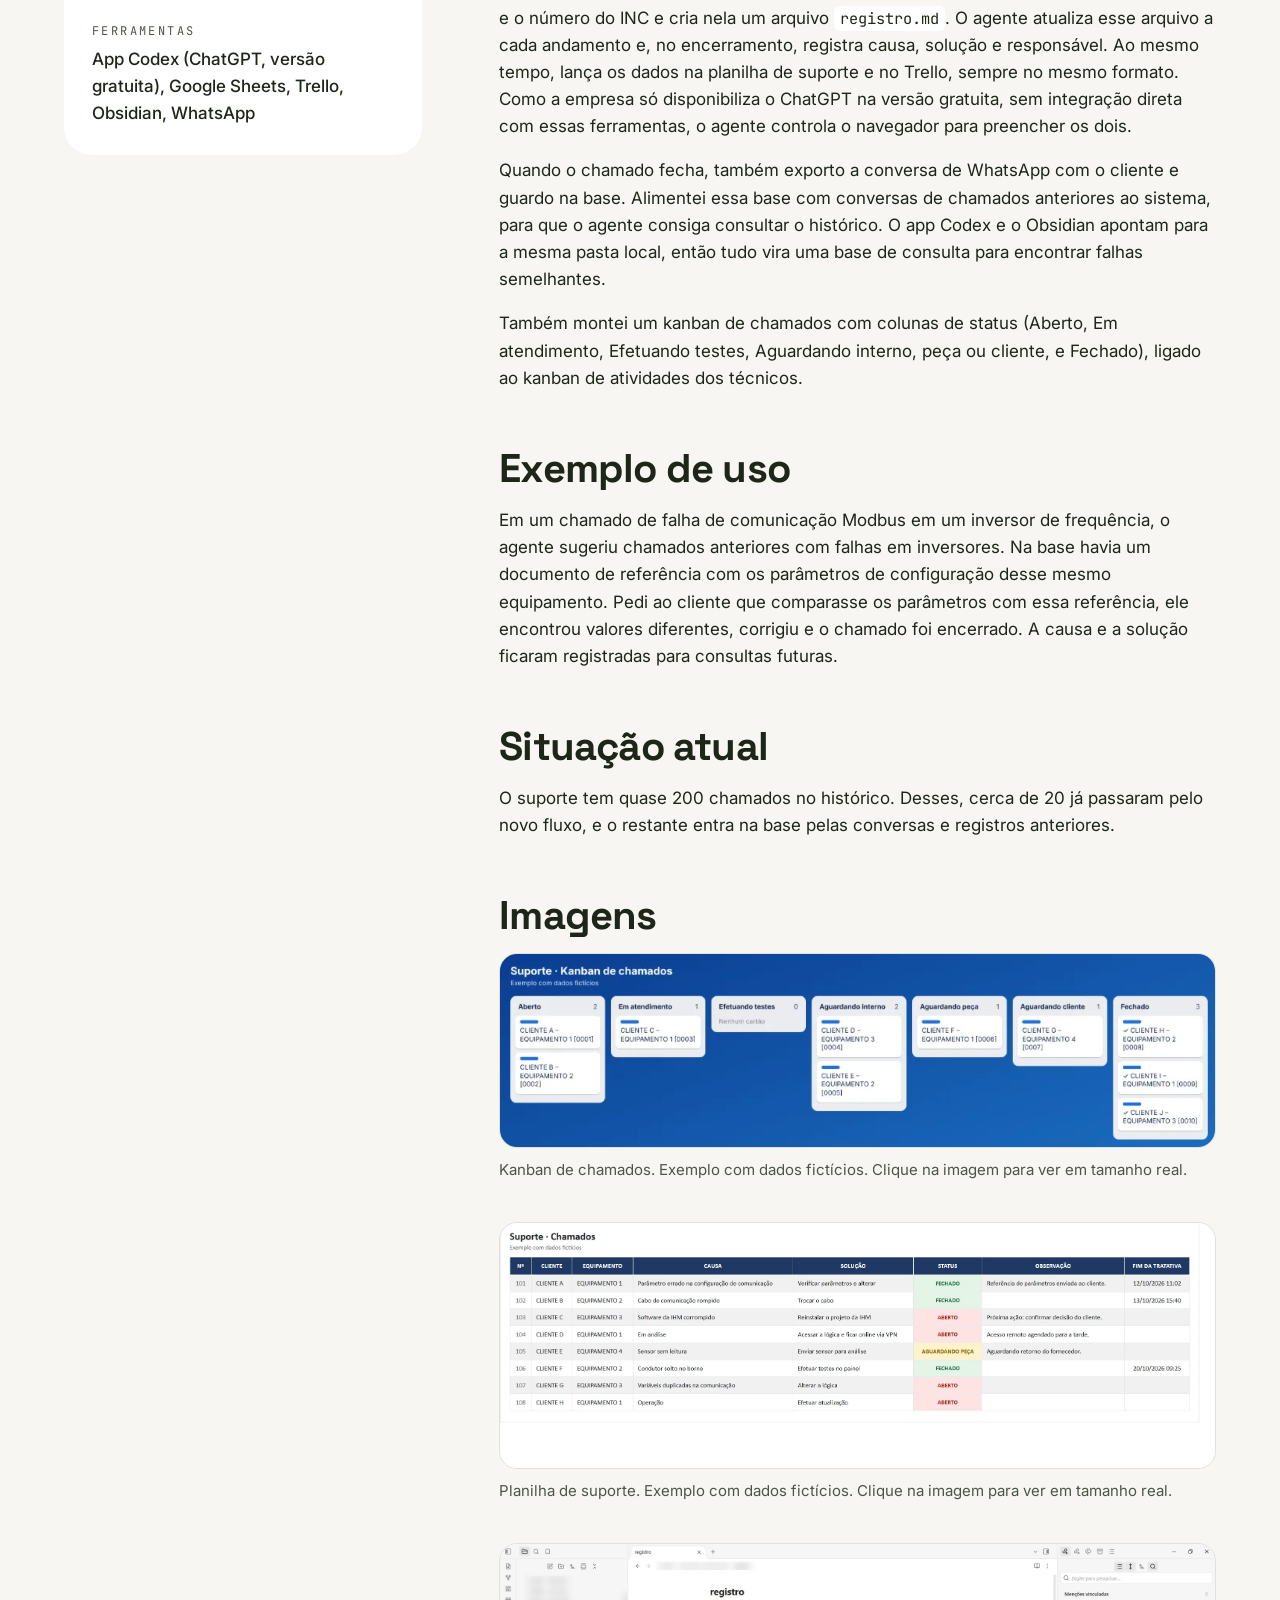
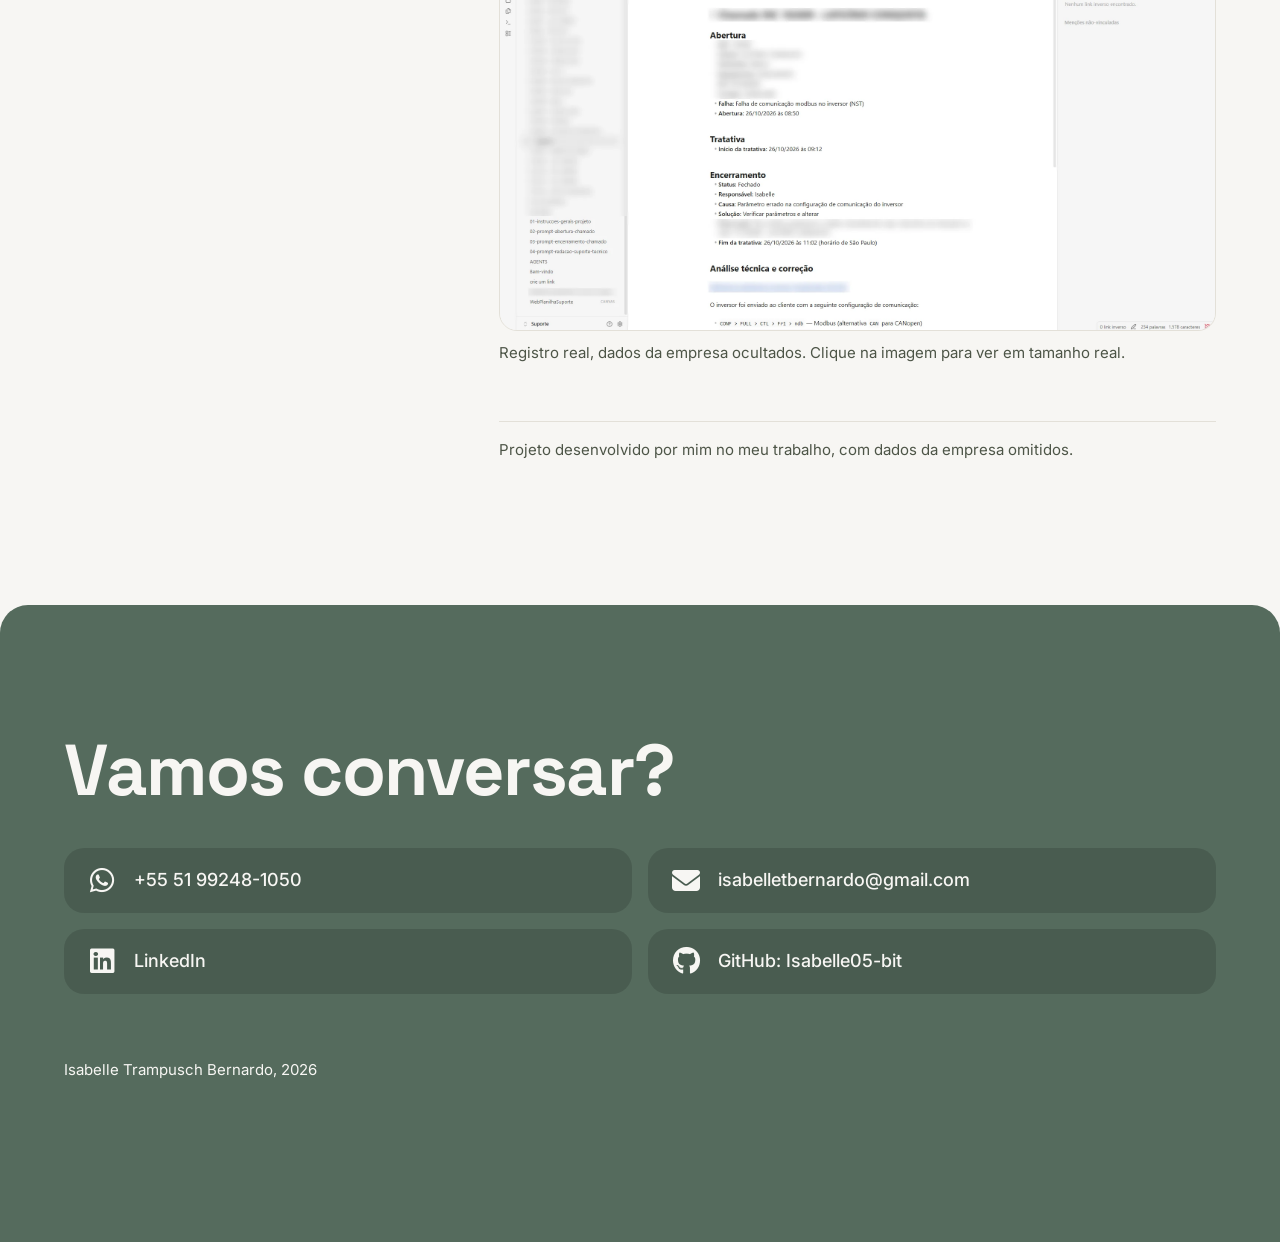
==== commit b9a15e41: "Adiciona o Katara App e a seção Em destaque Nova página do Katara App com capa, ficha, telas e image" ====
--- a/html/projeto-agente-ia.html
+++ b/html/projeto-agente-ia.html
@@ -5,6 +5,15 @@
   <meta name="viewport" content="width=device-width, initial-scale=1.0">
   <title>Agente de IA para chamados de suporte | Isabelle Trampusch</title>
   <meta name="description" content="Agente de IA que padroniza o registro dos chamados de suporte e monta uma base de consulta de falhas já resolvidas.">
+  <!-- Prévia ao compartilhar o link (LinkedIn, WhatsApp etc.) -->
+  <meta property="og:type" content="website">
+  <meta property="og:url" content="https://portfolio-isabelle-trampusch.netlify.app/projeto-agente-ia">
+  <meta property="og:title" content="Agente de IA para chamados de suporte | Isabelle Trampusch">
+  <meta property="og:description" content="Agente de IA que padroniza o registro dos chamados de suporte e monta uma base de consulta de falhas já resolvidas.">
+  <meta property="og:image" content="https://portfolio-isabelle-trampusch.netlify.app/assets/imagens/compartilhar/agente-ia.jpg">
+  <meta property="og:image:width" content="1200">
+  <meta property="og:image:height" content="627">
+  <meta name="twitter:card" content="summary_large_image">
 
   <script>document.documentElement.classList.add("js");</script>
   <link rel="preconnect" href="https://fonts.googleapis.com">
@@ -25,6 +34,7 @@
       <button class="menu-botao" type="button" aria-expanded="false" aria-controls="menu-links">Menu</button>
       <ul class="menu-links" id="menu-links">
         <li><a href="index.html#sobre">Sobre</a></li>
+        <li><a href="index.html#destaque">Destaque</a></li>
         <li><a href="index.html#projetos">Projetos</a></li>
         <li><a href="index.html#ferramentas">Ferramentas</a></li>
         <li><a href="#contato">Contato</a></li>
--- a/html/assets/css/style.css
+++ b/html/assets/css/style.css
@@ -268,6 +268,7 @@
 .texto { max-width: 68ch; }
 .texto h2 { font-size: clamp(1.75rem, 3.5vw, 2.5rem); margin: 56px 0 16px; }
 .texto h2:first-child { margin-top: 0; }
+.texto h3 { font-size: clamp(1.25rem, 2.2vw, 1.5rem); margin: 32px 0 10px; }
 .texto ul { padding-left: 1.2em; }
 .texto li + li { margin-top: 6px; }
 .texto pre { background: var(--tinta); color: #E8EBDF; padding: 20px; border-radius: 16px; overflow-x: auto; line-height: 1.5; }
@@ -281,6 +282,8 @@
 /* Figuras com legenda */
 .galeria { display: grid; gap: 40px; }
 figure { margin: 0; }
+/* Prints de celular: lado a lado, em duas colunas */
+.galeria-celular { grid-template-columns: repeat(2, minmax(0, 1fr)); gap: 24px; align-items: start; }
 figure img { border-radius: 18px; border: 1px solid #e3e0d8; background: #fff; }
 figcaption { margin-top: 10px; font-size: 0.9375rem; color: var(--cinza); }
 
